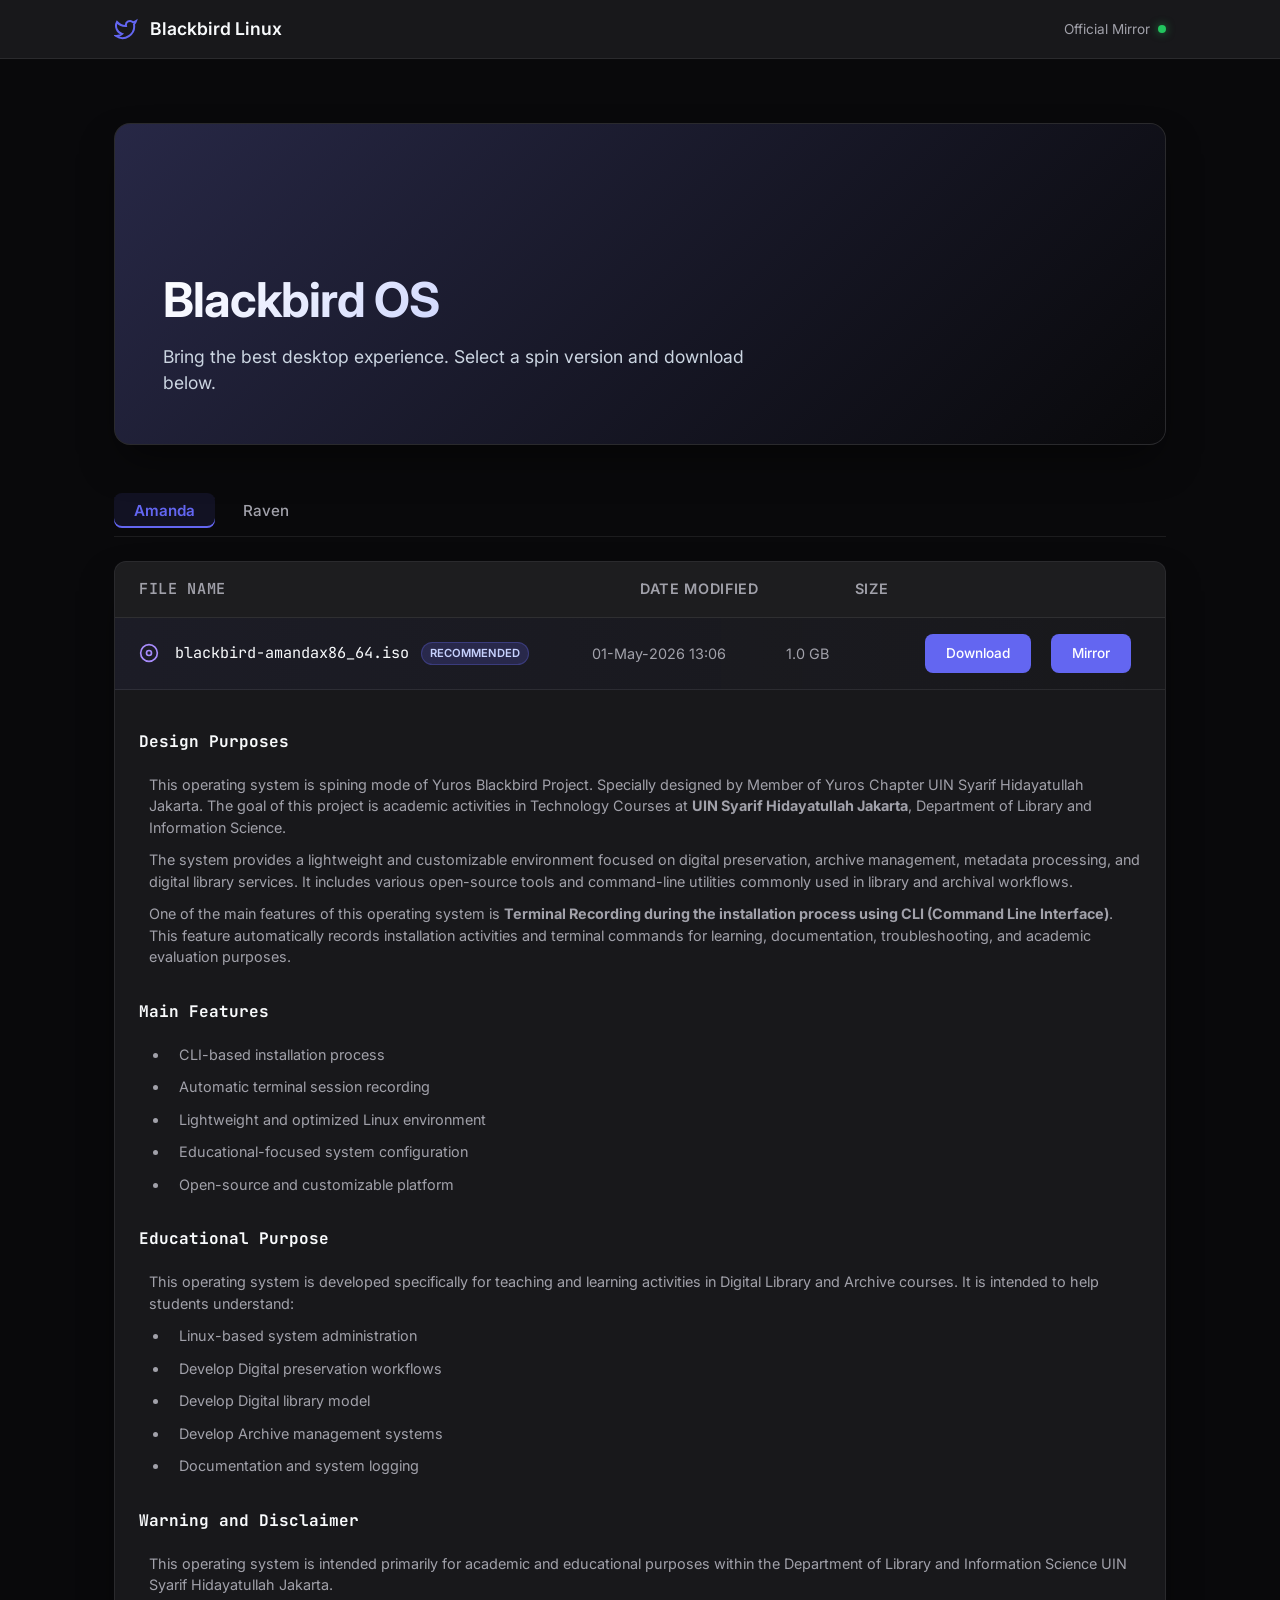
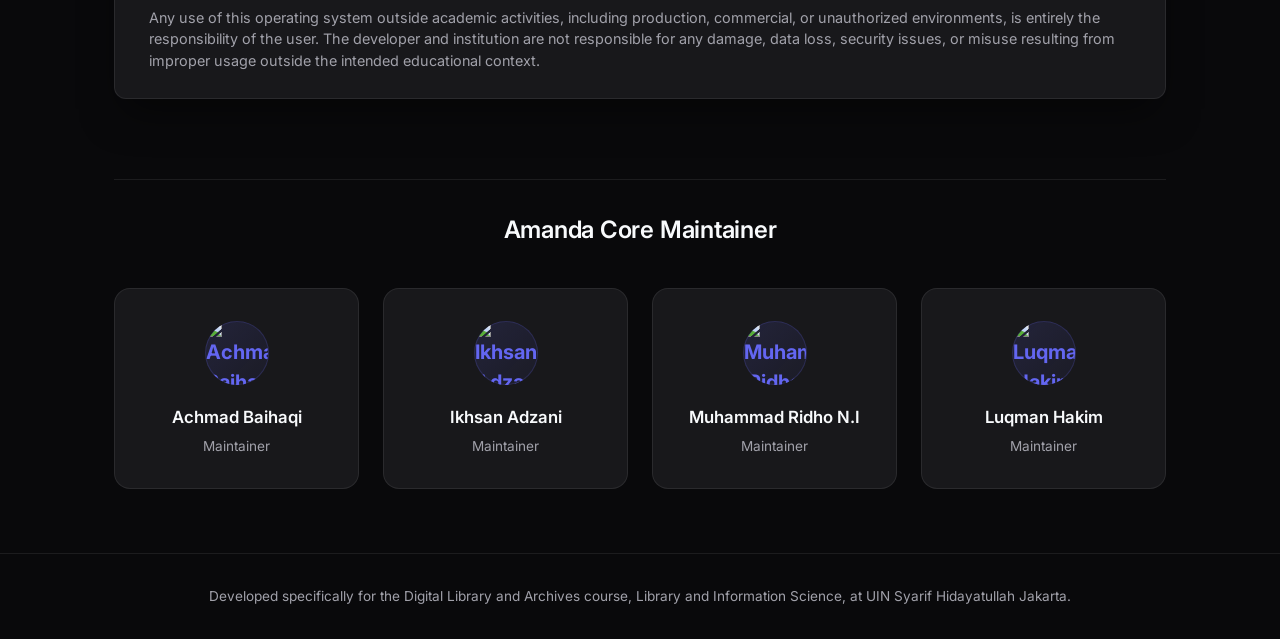
==== index.html @ dfc931a0 "Add files via upload" ====
<!DOCTYPE html>
<html lang="en">
<head>
    <meta charset="UTF-8">
    <meta name="viewport" content="width=device-width, initial-scale=1.0">
    <title>Blackbird OS - Download</title>
    <link rel="stylesheet" href="styles.css">
    <link
        href="https://fonts.googleapis.com/css2?family=Inter:wght@400;500;600;700&family=JetBrains+Mono:wght@400;500&display=swap"
        rel="stylesheet">
</head>

<body>
    <nav class="navbar">
        <div class="container">
            <div class="logo">
                <svg width="24" height="24" viewBox="0 0 24 24" fill="none" stroke="currentColor" stroke-width="2">
                    <path
                        d="M22 4s-.7 2.1-2 3.4c1.6 10-9.4 17.3-18 11.6 2.2.1 4.4-.6 6-2C3 15.5.5 9.6 3 5c2.2 2.6 5.6 4.1 9 4-.9-4.2 4-6.6 7-3.8 1.1 0 3-1.2 3-1.2z" />
                </svg>
                <span>Blackbird Linux</span>
            </div>
            <div class="server-info">
                <span class="host">Official Mirror</span>
                <span class="status-indicator"></span>
            </div>
        </div>
    </nav>

    <main class="container main-content">
        <!-- Hero Section -->
        <div class="hero-section">
            <div class="hero-image-container">
                <!-- Ganti source gambar (src) di bawah ini dengan link gambar hero OS Anda -->
                <img src="hero-placeholder.jpg" alt="Blackbird OS Preview" class="hero-img">
                <div class="hero-content">
                    <h1>Blackbird OS</h1>
                    <p>Bring the best desktop experience. Select a spin version and download below.</p>
                </div>
            </div>
        </div>

        <div class="release-tabs">
            <button class="tab-btn active" id="btn-amanda">Amanda</button>
            <button class="tab-btn" id="btn-blackbird">Raven</button>
        </div>

        <div class="file-browser">
            <div class="browser-header">
                <div class="col-name">File Name</div>
                <div class="col-date">Date Modified</div>
                <div class="col-size">Size</div>
                <div class="col-action"></div>
            </div>
            <div class="file-list" id="list-amanda">
                <!-- ISO Files (Highlight them) -->
                <div class="file-row iso-file">
                    <div class="col-name">
                        <svg class="icon" viewBox="0 0 24 24" fill="none" stroke="currentColor" stroke-width="2">
                            <circle cx="12" cy="12" r="10" />
                            <circle cx="12" cy="12" r="3" />
                        </svg>
                        <div class="file-details">
                            <span class="filename">blackbird-amandax86_64.iso</span>
                            <span class="file-badge">Recommended</span>
                        </div>
                    </div>
                    <div class="col-date">01-May-2026 13:06</div>
                    <div class="col-size">1.0 GB</div>
                    <div class="col-action">
                        <a href="/source/blackbird-amanda.iso" class="btn-download" download>Download</a>
                        <a href="https://onboardcloud.dl.sourceforge.net/project/blackbird/release-beta/blackbird-amanda.iso?viasf=1&fid=47947c083191922f" target="_blank" class="btn-download">Mirror</a>
                        
                    </div>
                </div>
                <div class="describe">

                    <h2 class="col-name">Design Purposes</h2>

                    <p>
                    This operating system is spining mode of Yuros Blackbird Project. Specially designed by Member of Yuros Chapter UIN Syarif Hidayatullah Jakarta. The goal of this project is academic activities in Technology Courses at <strong>UIN Syarif Hidayatullah Jakarta</strong>, Department of Library and Information Science.
                    </p>

                    <p>
                    The system provides a lightweight and customizable environment focused on digital preservation, archive management, metadata processing, and digital library services. It includes various open-source tools and command-line utilities commonly used in library and archival workflows.
                    </p>

                    <p>
                    One of the main features of this operating system is <strong>Terminal Recording during the installation process using CLI (Command Line Interface)</strong>. This feature automatically records installation activities and terminal commands for learning, documentation, troubleshooting, and academic evaluation purposes.
                    </p>

                    <h3 class="col-name">Main Features</h3>

                    <ul>
                        <li>CLI-based installation process</li>
                        <li>Automatic terminal session recording</li>
                        <li>Lightweight and optimized Linux environment</li>
                        <li>Educational-focused system configuration</li>
                        <li>Open-source and customizable platform</li>
                    </ul>

                    <h3 class="col-name">Educational Purpose</h3>

                    <p>
                    This operating system is developed specifically for teaching and learning activities in Digital Library and Archive courses. It is intended to help students understand:
                    </p>

                    <ul>
                        <li>Linux-based system administration</li>
                        <li>Develop Digital preservation workflows</li>
                        <li>Develop Digital library model</li>
                        <li>Develop Archive management systems</li>
                        <li>Documentation and system logging</li>
                    </ul>

                    <h3 class="col-name">Warning and Disclaimer</h3>

                    <p>
                    This operating system is intended primarily for academic and educational purposes within the Department of Library and Information Science UIN Syarif Hidayatullah Jakarta.
                    </p>

                    <p>
                    Any use of this operating system outside academic activities, including production, commercial, or unauthorized environments, is entirely the responsibility of the user. The developer and institution are not responsible for any damage, data loss, security issues, or misuse resulting from improper usage outside the intended educational context.
                    </p>
                </div>
            </div>

            <div class="file-list" id="list-blackbird" style="display: none;">
                <!-- ISO Files for Blackbird -->
                <div class="file-row iso-file">
                    <div class="col-name">
                        <svg class="icon" viewBox="0 0 24 24" fill="none" stroke="currentColor" stroke-width="2">
                            <circle cx="12" cy="12" r="10" />
                            <circle cx="12" cy="12" r="3" />
                        </svg>
                        <div class="file-details">
                            <span class="filename">blackbird-ravenx86_64.iso</span>
                        </div>
                    </div>
                    <div class="col-date">15-Apr-2026 09:20</div>
                    <div class="col-size">1.2 GB</div>
                    <div class="col-action">
                        <a href="#" class="btn-download">Download</a>
                    </div>
                </div>
                <div class="describe">

                    <h2 class="col-name">Design Purposes</h2>

                    <p>
                    This operating system is a core of Blackbird Project and Used for internal member only.
                    </p>


                </div>
            </div>
        </div>

        <!-- Contributors Section -->
        <section class="contributors-section">
            <h2 class="section-title">Amanda Core Maintainer</h2>
            <div class="contributors-grid">
                <div class="contributor-card">
                    <div class="avatar">
                        <img src="/assets/achmad-baihaqi.jpeg" alt="Achmad Baihaqi Avatar" class="avatar-img">
                    </div>
                    <div class="contributor-info">
                        <h3>Achmad Baihaqi</h3>
                        <p>Maintainer</p>
                    </div>
                </div>
                <div class="contributor-card">
                    <div class="avatar">
                        <img src="/assets/ikhsan-adzani.jpeg" alt="Ikhsan Adzani Avatar" class="avatar-img">
                    </div>
                    <div class="contributor-info">
                        <h3>Ikhsan Adzani</h3>
                        <p>Maintainer</p>
                    </div>
                </div>
                <div class="contributor-card">
                    <div class="avatar">
                        <img src="/assets/muhammad-ridho.jpg" alt="Muhammad Ridho Avatar" class="avatar-img">
                    </div>
                    <div class="contributor-info">
                        <h3>Muhammad Ridho N.I</h3>
                        <p>Maintainer</p>
                    </div>
                </div>
                <div class="contributor-card">
                    <div class="avatar">
                        <img src="/assets/luqman-hakim.jpg" alt="Luqman Hakim Avatar" class="avatar-img">
                    </div>
                    <div class="contributor-info">
                        <h3>Luqman Hakim</h3>
                        <p>Maintainer</p>
                    </div>
                </div>
            </div>
        </section>
    </main>

    <footer>
        <div class="server-info>
            <p class=" academic-note">Developed specifically for the Digital Library and Archives course, Library and
            Information Science, at UIN Syarif Hidayatullah Jakarta.</p>
        </div>
    </footer>

    <script src="main.js"></script>
</body>

</html>
---- styles.css ----
:root {
    --bg-main: #09090b;
    --bg-card: #18181b;
    --bg-hover: #27272a;
    --text-main: #f8fafc;
    --text-muted: #a1a1aa;
    --border-color: rgba(255, 255, 255, 0.08);
    --accent: #6366f1;
    --accent-hover: #4f46e5;
    --iso-glow: rgba(99, 102, 241, 0.15);
}

* {
    margin: 0;
    padding: 0;
    box-sizing: border-box;
}

body {
    font-family: 'Inter', -apple-system, BlinkMacSystemFont, "Segoe UI", sans-serif;
    background-color: var(--bg-main);
    color: var(--text-main);
    line-height: 1.5;
    -webkit-font-smoothing: antialiased;
}

.container {
    max-width: 1100px;
    margin: 0 auto;
    padding: 0 1.5rem;
}

/* Navbar */
.navbar {
    border-bottom: 1px solid var(--border-color);
    background: var(--bg-card);
    padding: 1rem 0;
}

.navbar .container {
    display: flex;
    justify-content: space-between;
    align-items: center;
}

.logo {
    display: flex;
    align-items: center;
    gap: 0.75rem;
    font-weight: 600;
    font-size: 1.1rem;
}

.logo svg {
    color: var(--accent);
}

/* Release Tabs */
.release-tabs {
    display: flex;
    gap: 0.5rem;
    margin-bottom: 1.5rem;
    border-bottom: 1px solid var(--border-color);
    padding-bottom: 0.5rem;
}

.tab-btn {
    background: transparent;
    border: none;
    color: var(--text-muted);
    padding: 0.5rem 1.25rem;
    font-size: 0.95rem;
    font-weight: 500;
    cursor: pointer;
    border-radius: 0.5rem;
    transition: all 0.2s ease;
    font-family: 'Inter', sans-serif;
}

.tab-btn:hover {
    color: var(--text-main);
    background: var(--bg-hover);
}

.tab-btn.active {
    background: rgba(99, 102, 241, 0.1);
    color: var(--accent);
    font-weight: 600;
    box-shadow: inset 0 -2px 0 var(--accent);
}

.server-info {
    font-size: 0.85rem;
    color: var(--text-muted);
    display: flex;
    align-items: center;
    gap: 0.5rem;
}

.status-indicator {
    width: 8px;
    height: 8px;
    border-radius: 50%;
    background: #22c55e;
    box-shadow: 0 0 8px rgba(34, 197, 94, 0.6);
}

/* Main Content */
.main-content {
    padding: 4rem 1.5rem;
}

/* Hero Section */
.hero-section {
    margin-bottom: 3rem;
    border-radius: 1rem;
    overflow: hidden;
    position: relative;
    border: 1px solid var(--border-color);
    box-shadow: 0 20px 40px -10px rgba(0, 0, 0, 0.5);
    background: var(--bg-card);
}

.hero-image-container {
    position: relative;
    width: 100%;
    height: 320px;
    background: linear-gradient(135deg, rgba(99, 102, 241, 0.2) 0%, rgba(9, 9, 11, 1) 100%);
    display: flex;
    align-items: flex-end;
    padding: 3rem;
}

.hero-img {
    position: absolute;
    top: 0;
    left: 0;
    width: 100%;
    height: 100%;
    object-fit: cover;
    opacity: 0.3; /* Opacity lowered to keep text highly readable */
    z-index: 1;
}

.hero-content {
    position: relative;
    z-index: 2;
}

.hero-content h1 {
    font-size: clamp(2rem, 5vw, 3rem);
    font-weight: 700;
    margin-bottom: 0.5rem;
    background: linear-gradient(135deg, #ffffff 0%, #a5b4fc 100%);
    -webkit-background-clip: text;
    -webkit-text-fill-color: transparent;
    letter-spacing: -0.02em;
}

.hero-content p {
    color: #cbd5e1;
    font-size: 1.1rem;
    max-width: 600px;
}

.hero-content p.academic-note {
    margin-top: 1.25rem;
    font-size: 0.85rem;
    color: #94a3b8;
    font-style: italic;
    border-left: 2px solid var(--accent);
    padding-left: 0.75rem;
}

img {
    display: block;
    max-width: 100%;
    border-radius: 100%;
    overflow: hidden;
    
}
/* File Browser */
.file-browser {
    background: var(--bg-card);
    border: 1px solid var(--border-color);
    border-radius: 0.75rem;
    overflow: hidden;
    box-shadow: 0 20px 40px -10px rgba(0, 0, 0, 0.5);
}

.browser-header {
    display: grid;
    grid-template-columns: 3.5fr 1.5fr 1fr 1fr;
    padding: 1rem 1.5rem;
    border-bottom: 1px solid var(--border-color);
    background: rgba(255, 255, 255, 0.02);
    font-size: 0.85rem;
    font-weight: 600;
    color: var(--text-muted);
    text-transform: uppercase;
    letter-spacing: 0.05em;
}

.file-list {
    display: flex;
    flex-direction: column;
}

.file-row {
    display: grid;
    grid-template-columns: 3.5fr 1.5fr 1fr 1fr;
    align-items: center;
    padding: 1rem 1.5rem;
    border-bottom: 1px solid var(--border-color);
    text-decoration: none;
    color: var(--text-main);
    transition: background 0.2s ease;
}

.describe {
    padding: 1rem 1.5rem;
}

.describe h2, .describe h3 {
    font-size: 1rem;
    margin-bottom: 1.25em;
}

.describe h2 {
 margin-top: 1.5em ;
}

.describe h3 {
 margin-top: 2em ;
}

.describe p, .describe li {
    color: var(--text-muted);
    font-size: .9rem;
    margin-bottom: .75em;
}

.describe p{
    margin-inline-start: 10px;
}

.describe li {
    margin-inline-start: 30px;
    padding-inline-start: 10px;
}


.file-row:last-child {
    border-bottom: none;
}

.file-row:hover {
    background: var(--bg-hover);
}

.file-row.iso-file {
    background: linear-gradient(90deg, rgba(99, 102, 241, 0.05), transparent);
}

.file-row.iso-file:hover {
    background: linear-gradient(90deg, rgba(99, 102, 241, 0.1), transparent);
}

/* Columns */
.col-name {
    display: flex;
    align-items: center;
    gap: 1rem;
    font-family: 'JetBrains Mono', monospace;
    font-size: 0.95rem;
    word-break: break-all;
}

.col-date, .col-size {
    font-size: 0.9rem;
    color: var(--text-muted);
}

.col-action {
    display: flex;
    justify-content: flex-end;
}

.icon {
    width: 20px;
    height: 20px;
    color: var(--text-muted);
    flex-shrink: 0;
}

.directory .icon {
    color: #60a5fa;
    fill: rgba(96, 165, 250, 0.2);
}

.iso-file .icon {
    color: #a78bfa;
}

.text-file .icon {
    color: #94a3b8;
}

.file-details {
    display: flex;
    align-items: center;
    gap: 0.75rem;
    flex-wrap: wrap;
}

.file-badge {
    font-family: 'Inter', sans-serif;
    font-size: 0.7rem;
    background: rgba(99, 102, 241, 0.2);
    color: #c7d2fe;
    padding: 0.15rem 0.5rem;
    border-radius: 1rem;
    border: 1px solid rgba(99, 102, 241, 0.3);
    font-weight: 600;
    text-transform: uppercase;
}

/* Buttons */
.btn-download {
    display: inline-flex;
    align-items: center;
    justify-content: center;
    padding: 0.5rem 1.25rem;
    background: var(--accent);
    color: #fff;
    text-decoration: none;
    border-radius: 0.5rem;
    font-weight: 500;
    font-size: 0.85rem;
    margin-left: 10px;
    margin-right: 10px;
    transition: all 0.2s;
    font-family: 'Inter', sans-serif;
    border: 1px solid transparent;
}

.btn-download:hover {
    background: var(--accent-hover);
    transform: translateY(-1px);
}

.btn-download.secondary {
    background: transparent;
    border: 1px solid var(--border-color);
    color: var(--text-main);
}

.btn-download.secondary:hover {
    background: rgba(255, 255, 255, 0.05);
    border-color: rgba(255, 255, 255, 0.2);
}

/* Contributors Section */
.contributors-section {
    margin-top: 5rem;
    padding-top: 2rem;
    border-top: 1px solid var(--border-color);
}

.section-title {
    font-size: 1.5rem;
    font-weight: 600;
    margin-bottom: 2.5rem;
    color: var(--text-main);
    text-align: center;
    letter-spacing: -0.01em;
}

.contributors-grid {
    display: grid;
    grid-template-columns: repeat(auto-fit, minmax(180px, 1fr));
    gap: 1.5rem;
}

.contributor-card {
    background: var(--bg-card);
    border: 1px solid var(--border-color);
    border-radius: 1rem;
    padding: 2rem 1.5rem;
    text-align: center;
    transition: transform 0.3s ease, box-shadow 0.3s ease, border-color 0.3s ease;
    cursor: default;
}

.contributor-card:hover {
    transform: translateY(-5px);
    box-shadow: 0 15px 30px -10px rgba(0, 0, 0, 0.5);
    background: var(--bg-hover);
    border-color: rgba(99, 102, 241, 0.3);
}

.avatar {
    width: 64px;
    height: 64px;
    border-radius: 50px;
    background: linear-gradient(135deg, rgba(99, 102, 241, 0.15) 0%, rgba(99, 102, 241, 0.05) 100%);
    border: 1px solid rgba(99, 102, 241, 0.2);
    color: var(--accent);
    display: flex;
    align-items: center;
    justify-content: center;
    font-size: 1.25rem;
    font-weight: 700;
    margin: 0 auto 1.25rem auto;
    font-family: 'Inter', sans-serif;
    transition: all 0.3s ease;
}

.avatar img{
        width: 64px;
    height: 64px;
    border-radius: 50px;
    object-fit: cover;
}

.contributor-card:hover .avatar {
    background: linear-gradient(135deg, rgba(99, 102, 241, 0.3) 0%, rgba(99, 102, 241, 0.1) 100%);
    box-shadow: 0 0 20px rgba(99, 102, 241, 0.15);
    color: #fff;
}

.contributor-info h3 {
    font-size: 1.05rem;
    font-weight: 600;
    color: var(--text-main);
    margin-bottom: 0.35rem;
}

.contributor-info p {
    font-size: 0.85rem;
    color: var(--text-muted);
}

/* Footer */
footer {
    text-align: center;
    padding: 2rem 0;
    color: var(--text-muted);
    font-size: 0.85rem;
    border-top: 1px solid var(--border-color);
}

/* Responsive */
@media (max-width: 900px) {
    .browser-header {
        grid-template-columns: 2fr 1fr 1fr;
    }
    .file-row {
        grid-template-columns: 2fr 1fr 1fr;
    }
    .browser-header .col-date, .file-row .col-date {
        display: none;
    }
}

@media (max-width: 600px) {
    .browser-header {
        display: none;
    }
    .file-row {
        grid-template-columns: 1fr;
        gap: 0.75rem;
        padding: 1.25rem;
    }
    .col-size {
        padding-left: 2.25rem;
        display: inline-block;
        font-size: 0.85rem;
    }
    .col-action {
        justify-content: flex-start;
        padding-left: 2.25rem;
        margin-top: 0.5rem;
    }
}
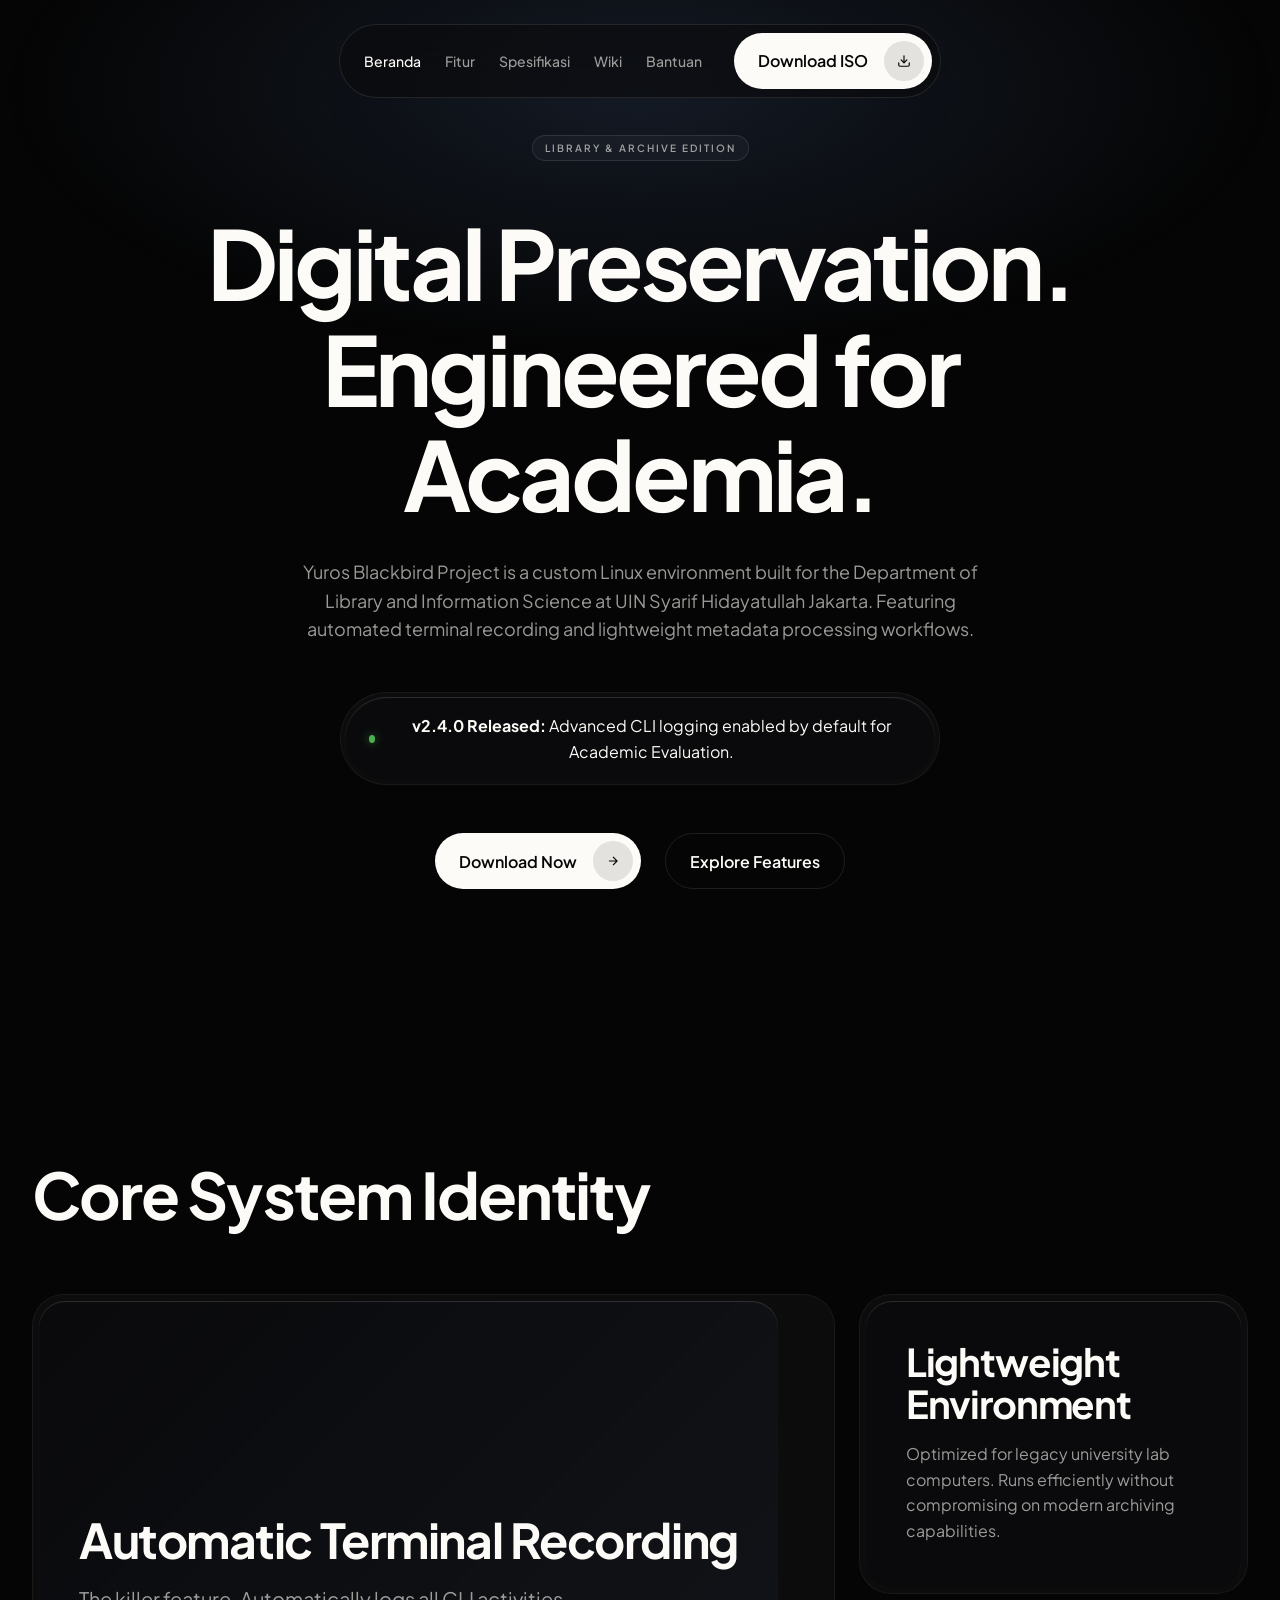
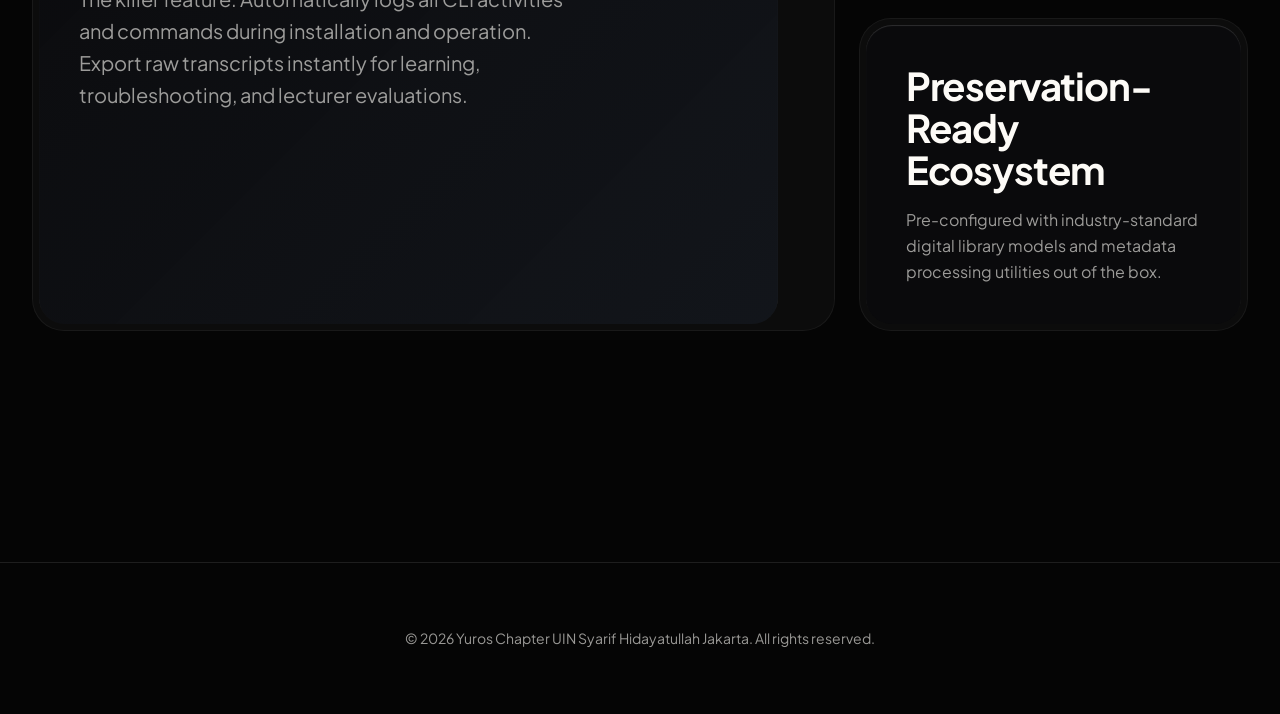
==== commit 9924a671: "update" ====
--- a/index.html
+++ b/index.html
@@ -1,213 +1,117 @@
 <!DOCTYPE html>
 <html lang="en">
 <head>
-    <meta charset="UTF-8">
-    <meta name="viewport" content="width=device-width, initial-scale=1.0">
-    <title>Blackbird OS - Download</title>
-    <link rel="stylesheet" href="styles.css">
-    <link
-        href="https://fonts.googleapis.com/css2?family=Inter:wght@400;500;600;700&family=JetBrains+Mono:wght@400;500&display=swap"
-        rel="stylesheet">
+  <meta charset="UTF-8">
+  <meta name="viewport" content="width=device-width, initial-scale=1.0">
+  <title>Yuros Blackbird Project | Home</title>
+  <link rel="stylesheet" href="assets/css/style.css">
+  <link rel="stylesheet" href="assets/css/home.css">
 </head>
+<body>
+  
+  <!-- Navigation Island -->
+  <nav class="nav-island">
+    <div class="hamburger">
+      <span></span><span></span><span></span>
+    </div>
+    <ul class="nav-links">
+      <li><a href="index.html" class="active">Beranda</a></li>
+      <li><a href="features.html">Fitur</a></li>
+      <li><a href="specs.html">Spesifikasi</a></li>
+      <li><a href="docs.html">Wiki</a></li>
+      <li><a href="support.html">Bantuan</a></li>
+    </ul>
+    <a href="download.html" class="btn-nested">
+      <span class="btn-text">Download ISO</span>
+      <div class="btn-icon-wrapper">
+        <svg width="14" height="14" viewBox="0 0 24 24" fill="none" stroke="currentColor" stroke-width="2" stroke-linecap="round" stroke-linejoin="round">
+          <path d="M21 15v4a2 2 0 0 1-2 2H5a2 2 0 0 1-2-2v-4"></path>
+          <polyline points="7 10 12 15 17 10"></polyline>
+          <line x1="12" y1="15" x2="12" y2="3"></line>
+        </svg>
+      </div>
+    </a>
+  </nav>
 
-<body>
-    <nav class="navbar">
-        <div class="container">
-            <div class="logo">
-                <svg width="24" height="24" viewBox="0 0 24 24" fill="none" stroke="currentColor" stroke-width="2">
-                    <path
-                        d="M22 4s-.7 2.1-2 3.4c1.6 10-9.4 17.3-18 11.6 2.2.1 4.4-.6 6-2C3 15.5.5 9.6 3 5c2.2 2.6 5.6 4.1 9 4-.9-4.2 4-6.6 7-3.8 1.1 0 3-1.2 3-1.2z" />
-                </svg>
-                <span>Blackbird Linux</span>
-            </div>
-            <div class="server-info">
-                <span class="host">Official Mirror</span>
-                <span class="status-indicator"></span>
-            </div>
+  <!-- Mobile Overlay -->
+  <div class="mobile-nav-overlay">
+    <ul class="nav-links">
+      <li><a href="index.html">Beranda</a></li>
+      <li><a href="features.html">Fitur & Antarmuka</a></li>
+      <li><a href="specs.html">Spesifikasi Teknis</a></li>
+      <li><a href="docs.html">Dokumentasi</a></li>
+      <li><a href="support.html">Komunitas & Bantuan</a></li>
+    </ul>
+  </div>
+
+  <!-- Hero Section -->
+  <header class="hero section-spacing container">
+    <div class="hero-content fade-up">
+      <span class="eyebrow">Library & Archive Edition</span>
+      <h1 class="text-massive">Digital Preservation.<br>Engineered for Academia.</h1>
+      <p class="hero-tagline">
+        Yuros Blackbird Project is a custom Linux environment built for the Department of Library and Information Science at UIN Syarif Hidayatullah Jakarta. Featuring automated terminal recording and lightweight metadata processing workflows.
+      </p>
+      
+      <!-- Notification Bar -->
+      <div class="notification-bar doppel-shell fade-up delay-100">
+        <div class="doppel-core notification-core">
+          <span class="pulse-dot"></span>
+          <p><strong>v2.4.0 Released:</strong> Advanced CLI logging enabled by default for Academic Evaluation.</p>
         </div>
-    </nav>
+      </div>
 
-    <main class="container main-content">
-        <!-- Hero Section -->
-        <div class="hero-section">
-            <div class="hero-image-container">
-                <!-- Ganti source gambar (src) di bawah ini dengan link gambar hero OS Anda -->
-                <img src="hero-placeholder.jpg" alt="Blackbird OS Preview" class="hero-img">
-                <div class="hero-content">
-                    <h1>Blackbird OS</h1>
-                    <p>Bring the best desktop experience. Select a spin version and download below.</p>
-                </div>
-            </div>
+      <div class="hero-actions fade-up delay-200">
+        <a href="download.html" class="btn-nested">
+          <span class="btn-text">Download Now</span>
+          <div class="btn-icon-wrapper">
+            <svg width="14" height="14" viewBox="0 0 24 24" fill="none" stroke="currentColor" stroke-width="2"><path d="M5 12h14M12 5l7 7-7 7"/></svg>
+          </div>
+        </a>
+        <a href="features.html" class="btn-secondary">Explore Features</a>
+      </div>
+    </div>
+  </header>
+
+  <!-- Core Features Bento Grid -->
+  <section class="container section-spacing">
+    <h2 class="text-h2 fade-up">Core System Identity</h2>
+    <div class="bento-grid fade-up delay-100">
+      
+      <!-- Card 1: Automatic Lab Recording -->
+      <div class="doppel-shell bento-large">
+        <div class="doppel-core">
+          <h3 class="text-h3">Automatic Terminal Recording</h3>
+          <p>The killer feature. Automatically logs all CLI activities and commands during installation and operation. Export raw transcripts instantly for learning, troubleshooting, and lecturer evaluations.</p>
         </div>
+      </div>
 
-        <div class="release-tabs">
-            <button class="tab-btn active" id="btn-amanda">Amanda</button>
-            <button class="tab-btn" id="btn-blackbird">Raven</button>
+      <!-- Card 2: Performance -->
+      <div class="doppel-shell bento-small">
+        <div class="doppel-core">
+          <h3 class="text-h3">Lightweight Environment</h3>
+          <p>Optimized for legacy university lab computers. Runs efficiently without compromising on modern archiving capabilities.</p>
         </div>
+      </div>
 
-        <div class="file-browser">
-            <div class="browser-header">
-                <div class="col-name">File Name</div>
-                <div class="col-date">Date Modified</div>
-                <div class="col-size">Size</div>
-                <div class="col-action"></div>
-            </div>
-            <div class="file-list" id="list-amanda">
-                <!-- ISO Files (Highlight them) -->
-                <div class="file-row iso-file">
-                    <div class="col-name">
-                        <svg class="icon" viewBox="0 0 24 24" fill="none" stroke="currentColor" stroke-width="2">
-                            <circle cx="12" cy="12" r="10" />
-                            <circle cx="12" cy="12" r="3" />
-                        </svg>
-                        <div class="file-details">
-                            <span class="filename">blackbird-amandax86_64.iso</span>
-                            <span class="file-badge">Recommended</span>
-                        </div>
-                    </div>
-                    <div class="col-date">01-May-2026 13:06</div>
-                    <div class="col-size">1.0 GB</div>
-                    <div class="col-action">
-                        <a href="/source/blackbird-amanda.iso" class="btn-download" download>Download</a>
-                        <a href="https://onboardcloud.dl.sourceforge.net/project/blackbird/release-beta/blackbird-amanda.iso?viasf=1&fid=47947c083191922f" target="_blank" class="btn-download">Mirror</a>
-                        
-                    </div>
-                </div>
-                <div class="describe">
+      <!-- Card 3: Preservation -->
+      <div class="doppel-shell bento-wide">
+        <div class="doppel-core">
+          <h3 class="text-h3">Preservation-Ready Ecosystem</h3>
+          <p>Pre-configured with industry-standard digital library models and metadata processing utilities out of the box.</p>
+        </div>
+      </div>
 
-                    <h2 class="col-name">Design Purposes</h2>
+    </div>
+  </section>
 
-                    <p>
-                    This operating system is spining mode of Yuros Blackbird Project. Specially designed by Member of Yuros Chapter UIN Syarif Hidayatullah Jakarta. The goal of this project is academic activities in Technology Courses at <strong>UIN Syarif Hidayatullah Jakarta</strong>, Department of Library and Information Science.
-                    </p>
+  <!-- Global Footer -->
+  <footer class="global-footer">
+    <div class="footer-content">
+      <p>&copy; 2026 Yuros Chapter UIN Syarif Hidayatullah Jakarta. All rights reserved.</p>
+    </div>
+  </footer>
 
-                    <p>
-                    The system provides a lightweight and customizable environment focused on digital preservation, archive management, metadata processing, and digital library services. It includes various open-source tools and command-line utilities commonly used in library and archival workflows.
-                    </p>
-
-                    <p>
-                    One of the main features of this operating system is <strong>Terminal Recording during the installation process using CLI (Command Line Interface)</strong>. This feature automatically records installation activities and terminal commands for learning, documentation, troubleshooting, and academic evaluation purposes.
-                    </p>
-
-                    <h3 class="col-name">Main Features</h3>
-
-                    <ul>
-                        <li>CLI-based installation process</li>
-                        <li>Automatic terminal session recording</li>
-                        <li>Lightweight and optimized Linux environment</li>
-                        <li>Educational-focused system configuration</li>
-                        <li>Open-source and customizable platform</li>
-                    </ul>
-
-                    <h3 class="col-name">Educational Purpose</h3>
-
-                    <p>
-                    This operating system is developed specifically for teaching and learning activities in Digital Library and Archive courses. It is intended to help students understand:
-                    </p>
-
-                    <ul>
-                        <li>Linux-based system administration</li>
-                        <li>Develop Digital preservation workflows</li>
-                        <li>Develop Digital library model</li>
-                        <li>Develop Archive management systems</li>
-                        <li>Documentation and system logging</li>
-                    </ul>
-
-                    <h3 class="col-name">Warning and Disclaimer</h3>
-
-                    <p>
-                    This operating system is intended primarily for academic and educational purposes within the Department of Library and Information Science UIN Syarif Hidayatullah Jakarta.
-                    </p>
-
-                    <p>
-                    Any use of this operating system outside academic activities, including production, commercial, or unauthorized environments, is entirely the responsibility of the user. The developer and institution are not responsible for any damage, data loss, security issues, or misuse resulting from improper usage outside the intended educational context.
-                    </p>
-                </div>
-            </div>
-
-            <div class="file-list" id="list-blackbird" style="display: none;">
-                <!-- ISO Files for Blackbird -->
-                <div class="file-row iso-file">
-                    <div class="col-name">
-                        <svg class="icon" viewBox="0 0 24 24" fill="none" stroke="currentColor" stroke-width="2">
-                            <circle cx="12" cy="12" r="10" />
-                            <circle cx="12" cy="12" r="3" />
-                        </svg>
-                        <div class="file-details">
-                            <span class="filename">blackbird-ravenx86_64.iso</span>
-                        </div>
-                    </div>
-                    <div class="col-date">15-Apr-2026 09:20</div>
-                    <div class="col-size">1.2 GB</div>
-                    <div class="col-action">
-                        <a href="#" class="btn-download">Download</a>
-                    </div>
-                </div>
-                <div class="describe">
-
-                    <h2 class="col-name">Design Purposes</h2>
-
-                    <p>
-                    This operating system is a core of Blackbird Project and Used for internal member only.
-                    </p>
-
-
-                </div>
-            </div>
-        </div>
-
-        <!-- Contributors Section -->
-        <section class="contributors-section">
-            <h2 class="section-title">Amanda Core Maintainer</h2>
-            <div class="contributors-grid">
-                <div class="contributor-card">
-                    <div class="avatar">
-                        <img src="/assets/achmad-baihaqi.jpeg" alt="Achmad Baihaqi Avatar" class="avatar-img">
-                    </div>
-                    <div class="contributor-info">
-                        <h3>Achmad Baihaqi</h3>
-                        <p>Maintainer</p>
-                    </div>
-                </div>
-                <div class="contributor-card">
-                    <div class="avatar">
-                        <img src="/assets/ikhsan-adzani.jpeg" alt="Ikhsan Adzani Avatar" class="avatar-img">
-                    </div>
-                    <div class="contributor-info">
-                        <h3>Ikhsan Adzani</h3>
-                        <p>Maintainer</p>
-                    </div>
-                </div>
-                <div class="contributor-card">
-                    <div class="avatar">
-                        <img src="/assets/muhammad-ridho.jpg" alt="Muhammad Ridho Avatar" class="avatar-img">
-                    </div>
-                    <div class="contributor-info">
-                        <h3>Muhammad Ridho N.I</h3>
-                        <p>Maintainer</p>
-                    </div>
-                </div>
-                <div class="contributor-card">
-                    <div class="avatar">
-                        <img src="/assets/luqman-hakim.jpg" alt="Luqman Hakim Avatar" class="avatar-img">
-                    </div>
-                    <div class="contributor-info">
-                        <h3>Luqman Hakim</h3>
-                        <p>Maintainer</p>
-                    </div>
-                </div>
-            </div>
-        </section>
-    </main>
-
-    <footer>
-        <div class="server-info>
-            <p class=" academic-note">Developed specifically for the Digital Library and Archives course, Library and
-            Information Science, at UIN Syarif Hidayatullah Jakarta.</p>
-        </div>
-    </footer>
-
-    <script src="main.js"></script>
+  <script src="assets/js/main.js"></script>
 </body>
-
-</html>+</html>
--- a/assets/css/style.css
+++ b/assets/css/style.css
@@ -0,0 +1,362 @@
+/* ==========================================================================
+   GLOBAL DESIGN TOKENS & RESET (Ethereal Glass + Academic Accents)
+   ========================================================================== */
+
+@import url('https://fonts.googleapis.com/css2?family=Plus+Jakarta+Sans:wght@300;400;500;600;700;800&display=swap');
+
+:root {
+  /* Colors */
+  --bg-oled: #050505;
+  --bg-card-outer: rgba(255, 255, 255, 0.03);
+  --bg-card-inner: #0a0a0c;
+  --accent-slate: #2B3A55; /* Deep Slate Blue */
+  --accent-charcoal: #1E2022;
+  --accent-glow: rgba(43, 58, 85, 0.4);
+  
+  --text-main: #FDFBF7;
+  --text-muted: rgba(253, 251, 247, 0.6);
+  
+  --hairline: rgba(255, 255, 255, 0.1);
+  --hairline-subtle: rgba(255, 255, 255, 0.05);
+
+  /* Typography */
+  --font-sans: 'Plus Jakarta Sans', system-ui, -apple-system, sans-serif;
+
+  /* Motion */
+  --ease-fluid: cubic-bezier(0.32, 0.72, 0, 1);
+  --ease-snappy: cubic-bezier(0.68, -0.55, 0.26, 1.55);
+}
+
+*, *::before, *::after {
+  box-sizing: border-box;
+  margin: 0;
+  padding: 0;
+}
+
+body {
+  background-color: var(--bg-oled);
+  color: var(--text-main);
+  font-family: var(--font-sans);
+  -webkit-font-smoothing: antialiased;
+  -moz-osx-font-smoothing: grayscale;
+  line-height: 1.6;
+  overflow-x: hidden;
+  position: relative;
+}
+
+/* Background Mesh Glow */
+body::before {
+  content: '';
+  position: fixed;
+  top: -20vh;
+  left: 50%;
+  transform: translateX(-50%);
+  width: 100vw;
+  height: 60vh;
+  background: radial-gradient(ellipse at center, var(--accent-glow) 0%, transparent 70%);
+  z-index: -1;
+  pointer-events: none;
+}
+
+/* ==========================================================================
+   TYPOGRAPHY
+   ========================================================================== */
+h1, h2, h3, h4, h5, h6 {
+  font-weight: 700;
+  line-height: 1.1;
+  letter-spacing: -0.03em;
+}
+
+.text-massive {
+  font-size: clamp(3rem, 8vw, 6rem);
+  letter-spacing: -0.04em;
+}
+
+.text-h2 {
+  font-size: clamp(2rem, 5vw, 4rem);
+}
+
+.text-h3 {
+  font-size: clamp(1.5rem, 3vw, 2.5rem);
+}
+
+.eyebrow {
+  display: inline-block;
+  border-radius: 9999px;
+  padding: 0.25rem 0.75rem;
+  font-size: 0.625rem; /* 10px */
+  text-transform: uppercase;
+  letter-spacing: 0.2em;
+  font-weight: 600;
+  background: var(--bg-card-outer);
+  border: 1px solid var(--hairline);
+  color: var(--text-muted);
+  margin-bottom: 1rem;
+}
+
+/* ==========================================================================
+   LAYOUT & SPACING
+   ========================================================================== */
+.container {
+  max-width: 1400px;
+  margin: 0 auto;
+  padding: 0 2rem;
+}
+
+.section-spacing {
+  padding-top: clamp(6rem, 15vh, 10rem);
+  padding-bottom: clamp(6rem, 15vh, 10rem);
+}
+
+/* ==========================================================================
+   COMPONENTS: DOUBLE BEZEL CARDS
+   ========================================================================== */
+.doppel-shell {
+  background: var(--bg-card-outer);
+  border: 1px solid var(--hairline-subtle);
+  padding: 0.375rem; /* ~6px */
+  border-radius: 2rem;
+  position: relative;
+  overflow: hidden;
+}
+
+.doppel-core {
+  background: var(--bg-card-inner);
+  border-radius: calc(2rem - 0.375rem);
+  box-shadow: inset 0 1px 1px rgba(255, 255, 255, 0.15);
+  padding: 2.5rem;
+  height: 100%;
+  display: flex;
+  flex-direction: column;
+}
+
+/* ==========================================================================
+   COMPONENTS: NESTED CTA BUTTONS
+   ========================================================================== */
+.btn-nested {
+  display: inline-flex;
+  align-items: center;
+  background: var(--text-main);
+  color: var(--bg-oled);
+  border-radius: 9999px;
+  padding: 0.5rem 0.5rem 0.5rem 1.5rem;
+  font-weight: 600;
+  text-decoration: none;
+  transition: transform 0.4s var(--ease-fluid);
+  cursor: pointer;
+  border: none;
+  font-family: inherit;
+}
+
+.btn-nested:active {
+  transform: scale(0.98);
+}
+
+.btn-nested .btn-text {
+  margin-right: 1rem;
+}
+
+.btn-nested .btn-icon-wrapper {
+  width: 2.5rem;
+  height: 2.5rem;
+  border-radius: 9999px;
+  background: rgba(0, 0, 0, 0.1);
+  display: flex;
+  align-items: center;
+  justify-content: center;
+  transition: transform 0.4s var(--ease-fluid);
+}
+
+.btn-nested:hover .btn-icon-wrapper {
+  transform: translate(4px, -1px) scale(1.05);
+}
+
+/* Secondary CTA */
+.btn-secondary {
+  display: inline-flex;
+  align-items: center;
+  background: transparent;
+  color: var(--text-main);
+  border-radius: 9999px;
+  padding: 0.75rem 1.5rem;
+  font-weight: 600;
+  text-decoration: none;
+  border: 1px solid var(--hairline);
+  transition: all 0.4s var(--ease-fluid);
+}
+.btn-secondary:hover {
+  background: var(--bg-card-outer);
+  border-color: rgba(255,255,255,0.3);
+}
+
+/* ==========================================================================
+   NAVIGATION (FLUID ISLAND)
+   ========================================================================== */
+.nav-island {
+  position: fixed;
+  top: 1.5rem;
+  left: 50%;
+  transform: translateX(-50%);
+  z-index: 100;
+  background: rgba(10, 10, 12, 0.6);
+  backdrop-filter: blur(24px);
+  -webkit-backdrop-filter: blur(24px);
+  border: 1px solid var(--hairline);
+  border-radius: 9999px;
+  padding: 0.5rem 0.5rem 0.5rem 1.5rem;
+  display: flex;
+  align-items: center;
+  gap: 2rem;
+  transition: all 0.6s var(--ease-fluid);
+}
+
+.nav-links {
+  display: flex;
+  gap: 1.5rem;
+  list-style: none;
+}
+
+.nav-links a {
+  color: var(--text-muted);
+  text-decoration: none;
+  font-size: 0.875rem;
+  font-weight: 500;
+  transition: color 0.3s ease;
+}
+
+.nav-links a:hover,
+.nav-links a.active {
+  color: var(--text-main);
+}
+
+/* Mobile Nav Overlay */
+.mobile-nav-overlay {
+  position: fixed;
+  inset: 0;
+  background: rgba(5, 5, 5, 0.9);
+  backdrop-filter: blur(40px);
+  -webkit-backdrop-filter: blur(40px);
+  z-index: 90;
+  display: flex;
+  flex-direction: column;
+  justify-content: center;
+  align-items: center;
+  opacity: 0;
+  pointer-events: none;
+  transition: opacity 0.6s var(--ease-fluid);
+}
+
+.mobile-nav-overlay.open {
+  opacity: 1;
+  pointer-events: auto;
+}
+
+.mobile-nav-overlay .nav-links {
+  flex-direction: column;
+  align-items: center;
+  gap: 2rem;
+}
+
+.mobile-nav-overlay .nav-links a {
+  font-size: 2rem;
+  font-weight: 600;
+  transform: translateY(3rem);
+  opacity: 0;
+  transition: all 0.8s var(--ease-fluid);
+}
+
+.mobile-nav-overlay.open .nav-links a {
+  transform: translateY(0);
+  opacity: 1;
+}
+
+.mobile-nav-overlay.open .nav-links li:nth-child(1) a { transition-delay: 0.1s; }
+.mobile-nav-overlay.open .nav-links li:nth-child(2) a { transition-delay: 0.15s; }
+.mobile-nav-overlay.open .nav-links li:nth-child(3) a { transition-delay: 0.2s; }
+.mobile-nav-overlay.open .nav-links li:nth-child(4) a { transition-delay: 0.25s; }
+.mobile-nav-overlay.open .nav-links li:nth-child(5) a { transition-delay: 0.3s; }
+
+/* Hamburger */
+.hamburger {
+  width: 3rem;
+  height: 3rem;
+  border-radius: 9999px;
+  background: var(--bg-card-outer);
+  border: 1px solid var(--hairline);
+  display: none;
+  flex-direction: column;
+  align-items: center;
+  justify-content: center;
+  gap: 4px;
+  cursor: pointer;
+  z-index: 100;
+}
+
+.hamburger span {
+  width: 18px;
+  height: 1px;
+  background: var(--text-main);
+  transition: transform 0.6s var(--ease-fluid), opacity 0.6s var(--ease-fluid);
+}
+
+.hamburger.open span:nth-child(1) {
+  transform: translateY(5px) rotate(45deg);
+}
+.hamburger.open span:nth-child(2) {
+  opacity: 0;
+}
+.hamburger.open span:nth-child(3) {
+  transform: translateY(-5px) rotate(-45deg);
+}
+
+@media (max-width: 768px) {
+  .nav-island .nav-links {
+    display: none;
+  }
+  .hamburger {
+    display: flex;
+  }
+  .nav-island {
+    padding: 0.5rem;
+  }
+}
+
+/* ==========================================================================
+   FOOTER
+   ========================================================================== */
+.global-footer {
+  border-top: 1px solid var(--hairline);
+  padding: 4rem 2rem;
+  margin-top: 6rem;
+  text-align: center;
+}
+
+.global-footer .footer-content {
+  max-width: 800px;
+  margin: 0 auto;
+}
+
+.global-footer p {
+  color: var(--text-muted);
+  font-size: 0.875rem;
+}
+
+/* ==========================================================================
+   MOTION: SCROLL INTERPOLATION
+   ========================================================================== */
+.fade-up {
+  opacity: 0;
+  transform: translateY(4rem);
+  filter: blur(8px);
+  transition: opacity 1s var(--ease-fluid), transform 1s var(--ease-fluid), filter 1s var(--ease-fluid);
+}
+
+.fade-up.visible {
+  opacity: 1;
+  transform: translateY(0);
+  filter: blur(0);
+}
+
+.delay-100 { transition-delay: 0.1s; }
+.delay-200 { transition-delay: 0.2s; }
+.delay-300 { transition-delay: 0.3s; }
--- a/assets/css/home.css
+++ b/assets/css/home.css
@@ -0,0 +1,134 @@
+/* ==========================================================================
+   HOME PAGE STYLES (Asymmetrical Bento)
+   ========================================================================== */
+
+.hero {
+  display: flex;
+  flex-direction: column;
+  align-items: center;
+  text-align: center;
+  min-height: 100dvh;
+  justify-content: center;
+  position: relative;
+}
+
+.hero-content {
+  max-width: 900px;
+  display: flex;
+  flex-direction: column;
+  align-items: center;
+  gap: 2rem;
+}
+
+.hero-tagline {
+  font-size: 1.125rem;
+  color: var(--text-muted);
+  max-width: 700px;
+}
+
+.notification-bar {
+  margin-top: 1rem;
+  width: 100%;
+  max-width: 600px;
+  border-radius: 9999px;
+  padding: 0.25rem;
+}
+
+.notification-core {
+  flex-direction: row;
+  align-items: center;
+  padding: 1rem 1.5rem;
+  gap: 1rem;
+  border-radius: 9999px;
+  justify-content: center;
+}
+
+.pulse-dot {
+  width: 8px;
+  height: 8px;
+  background-color: #4CAF50;
+  border-radius: 50%;
+  box-shadow: 0 0 10px rgba(76, 175, 80, 0.6);
+  animation: pulse 2s infinite;
+}
+
+@keyframes pulse {
+  0% { transform: scale(0.95); box-shadow: 0 0 0 0 rgba(76, 175, 80, 0.7); }
+  70% { transform: scale(1); box-shadow: 0 0 0 10px rgba(76, 175, 80, 0); }
+  100% { transform: scale(0.95); box-shadow: 0 0 0 0 rgba(76, 175, 80, 0); }
+}
+
+.hero-actions {
+  display: flex;
+  gap: 1.5rem;
+  margin-top: 1rem;
+}
+
+/* Bento Grid */
+.bento-grid {
+  display: grid;
+  grid-template-columns: repeat(12, 1fr);
+  grid-auto-rows: minmax(300px, auto);
+  gap: 1.5rem;
+  margin-top: 4rem;
+}
+
+.bento-grid .doppel-shell {
+  display: flex;
+}
+
+.bento-grid h3 {
+  margin-bottom: 1rem;
+}
+
+.bento-grid p {
+  color: var(--text-muted);
+}
+
+.bento-large {
+  grid-column: span 8;
+  grid-row: span 2;
+}
+.bento-large .doppel-core {
+  background: linear-gradient(135deg, var(--bg-card-inner) 0%, rgba(43, 58, 85, 0.2) 100%);
+  justify-content: center;
+}
+.bento-large h3 {
+  font-size: clamp(2rem, 4vw, 3rem);
+}
+.bento-large p {
+  font-size: 1.25rem;
+  max-width: 500px;
+}
+
+.bento-small {
+  grid-column: span 4;
+}
+
+.bento-wide {
+  grid-column: span 4;
+}
+
+/* Mobile Fallback */
+@media (max-width: 768px) {
+  .hero-actions {
+    flex-direction: column;
+    width: 100%;
+  }
+  .hero-actions a {
+    justify-content: center;
+    width: 100%;
+  }
+  .bento-grid {
+    grid-template-columns: 1fr;
+    gap: 1.5rem;
+  }
+  .bento-large, .bento-small, .bento-wide {
+    grid-column: span 1;
+    grid-row: span 1;
+  }
+  .section-spacing {
+    padding-left: 1rem;
+    padding-right: 1rem;
+  }
+}
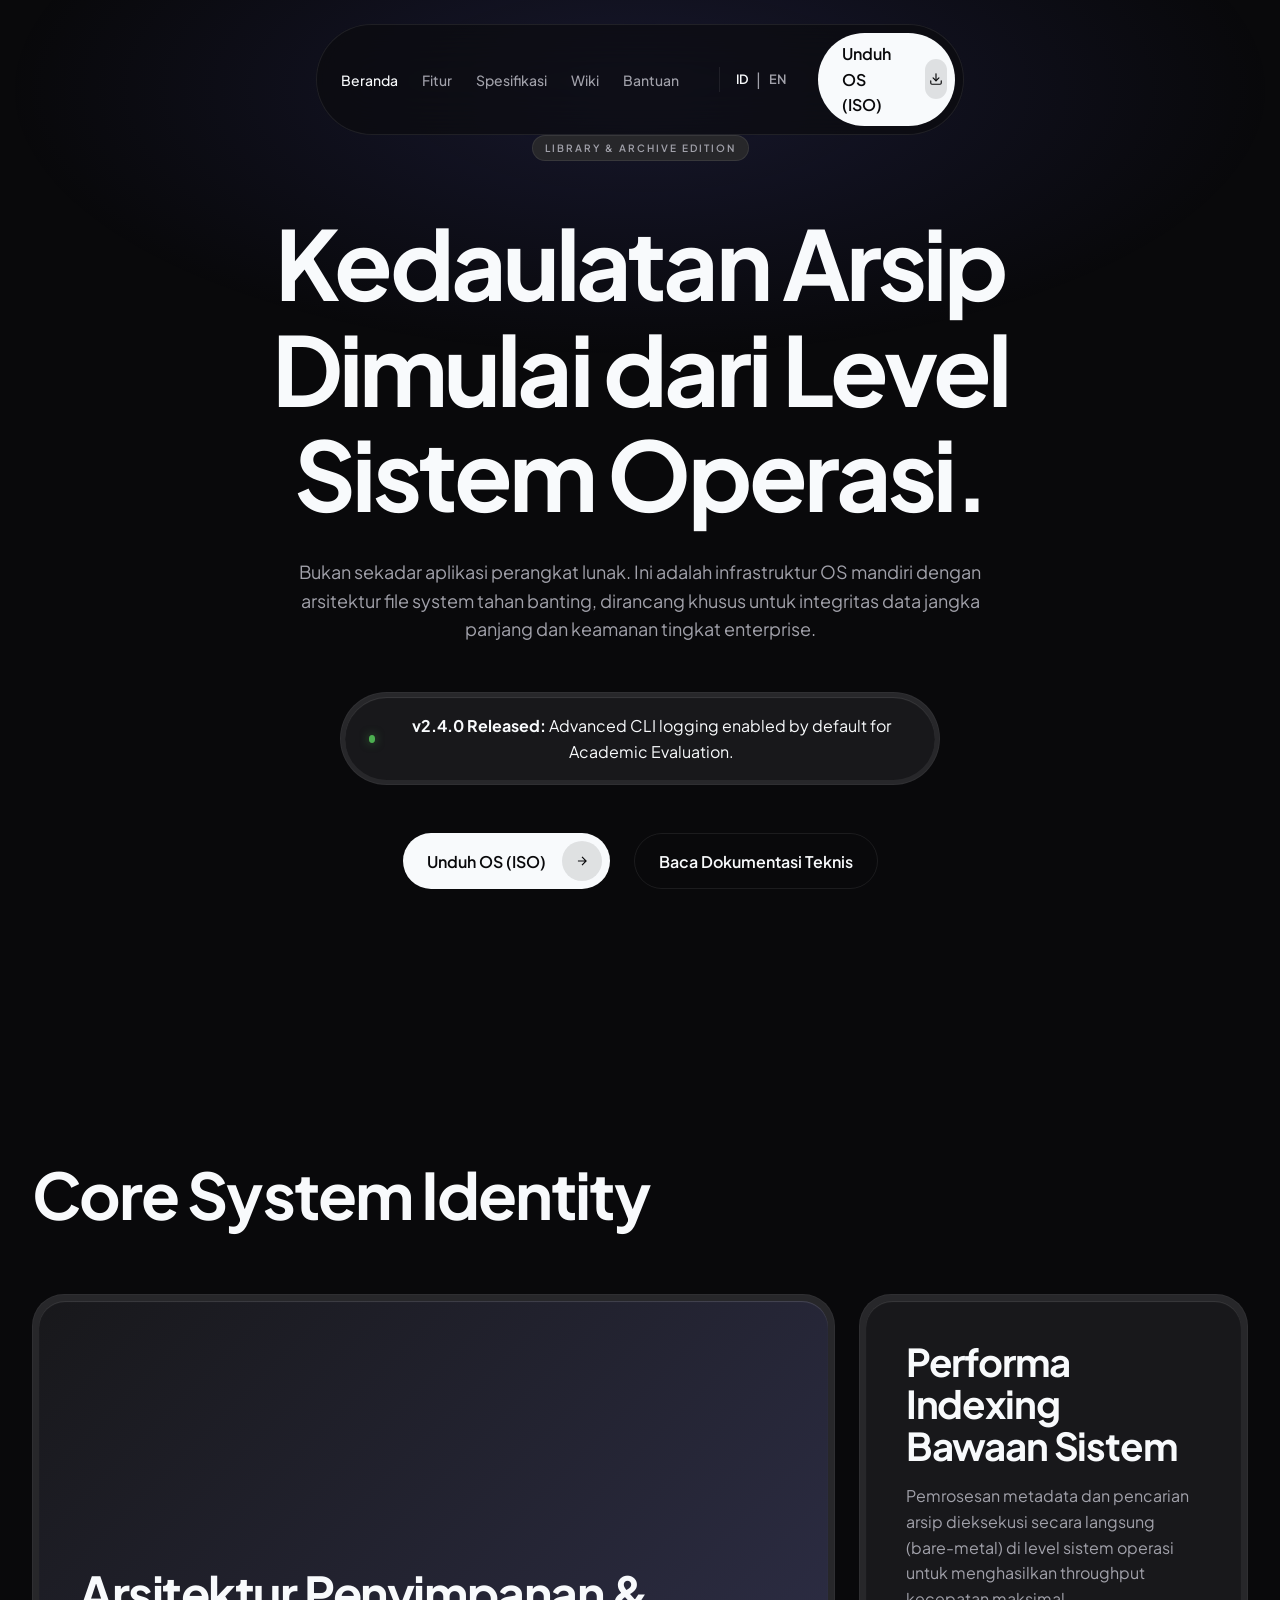
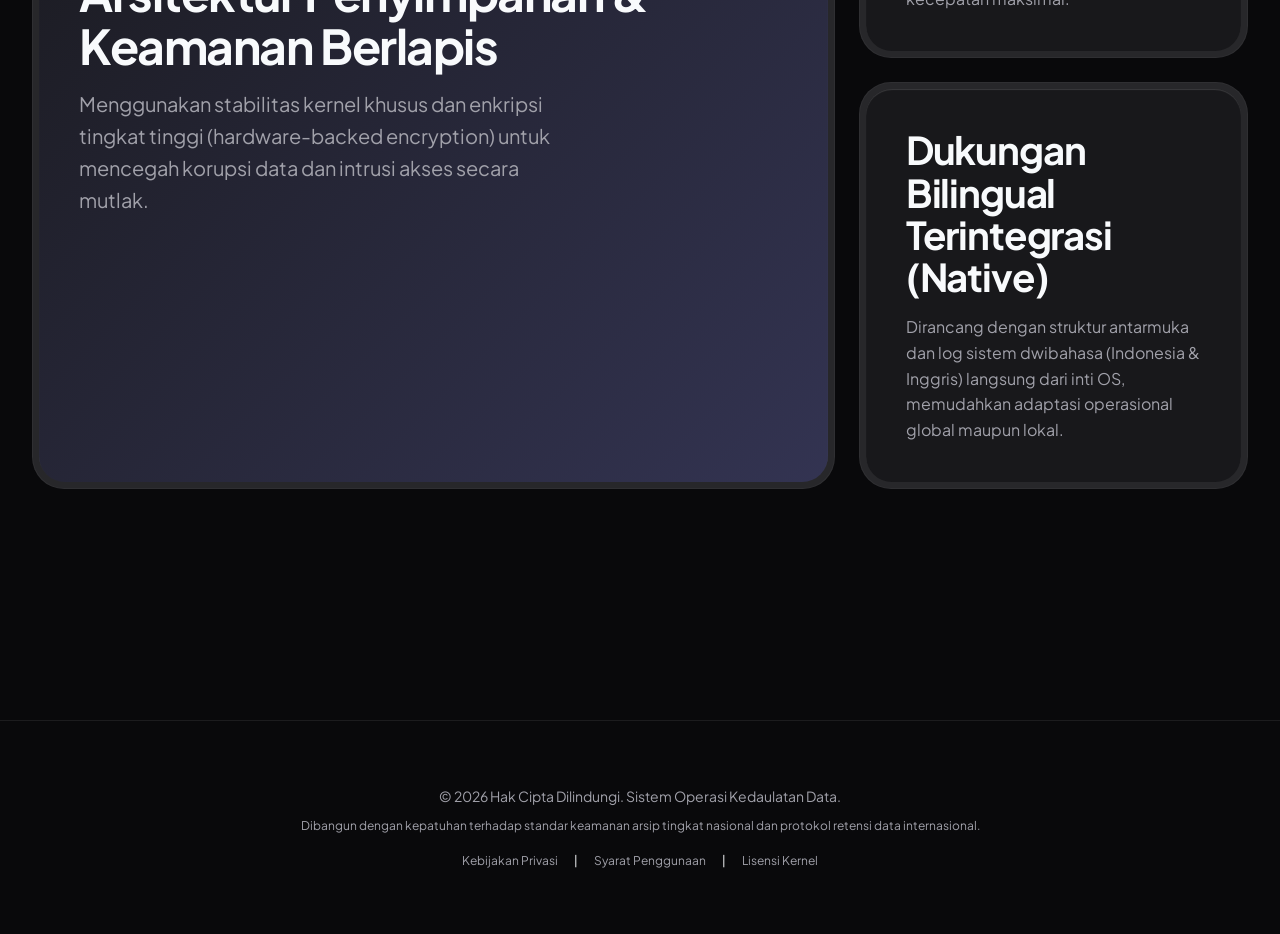
==== commit 5a80535b: "update" ====
--- a/index.html
+++ b/index.html
@@ -1,5 +1,5 @@
 <!DOCTYPE html>
-<html lang="en">
+<html lang="id">
 <head>
   <meta charset="UTF-8">
   <meta name="viewport" content="width=device-width, initial-scale=1.0">
@@ -20,9 +20,14 @@
       <li><a href="specs.html">Spesifikasi</a></li>
       <li><a href="docs.html">Wiki</a></li>
       <li><a href="support.html">Bantuan</a></li>
+      <li class="lang-switcher">
+        <button class="lang-btn active" data-set-lang="id">ID</button>
+        <span style="color: var(--text-muted);">|</span>
+        <button class="lang-btn" data-set-lang="en">EN</button>
+      </li>
     </ul>
     <a href="download.html" class="btn-nested">
-      <span class="btn-text">Download ISO</span>
+      <span class="btn-text" data-i18n="nav-download">Unduh OS (ISO)</span>
       <div class="btn-icon-wrapper">
         <svg width="14" height="14" viewBox="0 0 24 24" fill="none" stroke="currentColor" stroke-width="2" stroke-linecap="round" stroke-linejoin="round">
           <path d="M21 15v4a2 2 0 0 1-2 2H5a2 2 0 0 1-2-2v-4"></path>
@@ -41,64 +46,68 @@
       <li><a href="specs.html">Spesifikasi Teknis</a></li>
       <li><a href="docs.html">Dokumentasi</a></li>
       <li><a href="support.html">Komunitas & Bantuan</a></li>
+      <li class="lang-switcher-mobile mt-4" style="display:flex; gap: 1rem; align-items:center;">
+        <button class="lang-btn active" data-set-lang="id">ID (Bahasa Indonesia)</button>
+        <button class="lang-btn" data-set-lang="en">EN (English)</button>
+      </li>
     </ul>
   </div>
 
   <!-- Hero Section -->
   <header class="hero section-spacing container">
     <div class="hero-content fade-up">
-      <span class="eyebrow">Library & Archive Edition</span>
-      <h1 class="text-massive">Digital Preservation.<br>Engineered for Academia.</h1>
-      <p class="hero-tagline">
-        Yuros Blackbird Project is a custom Linux environment built for the Department of Library and Information Science at UIN Syarif Hidayatullah Jakarta. Featuring automated terminal recording and lightweight metadata processing workflows.
+      <span class="eyebrow" data-i18n="hero-eyebrow">Library & Archive Edition</span>
+      <h1 class="text-massive" data-i18n="hero-title">Kedaulatan Arsip Dimulai dari Level Sistem Operasi.</h1>
+      <p class="hero-tagline" data-i18n="hero-subtitle">
+        Bukan sekadar aplikasi perangkat lunak. Ini adalah infrastruktur OS mandiri dengan arsitektur file system tahan banting, dirancang khusus untuk integritas data jangka panjang dan keamanan tingkat enterprise.
       </p>
       
       <!-- Notification Bar -->
       <div class="notification-bar doppel-shell fade-up delay-100">
         <div class="doppel-core notification-core">
           <span class="pulse-dot"></span>
-          <p><strong>v2.4.0 Released:</strong> Advanced CLI logging enabled by default for Academic Evaluation.</p>
+          <p><strong data-i18n="hero-alert-bold">v2.4.0 Released:</strong> <span data-i18n="hero-alert-text">Advanced CLI logging enabled by default for Academic Evaluation.</span></p>
         </div>
       </div>
 
       <div class="hero-actions fade-up delay-200">
         <a href="download.html" class="btn-nested">
-          <span class="btn-text">Download Now</span>
+          <span class="btn-text" data-i18n="hero-btn-primary">Unduh OS (ISO)</span>
           <div class="btn-icon-wrapper">
             <svg width="14" height="14" viewBox="0 0 24 24" fill="none" stroke="currentColor" stroke-width="2"><path d="M5 12h14M12 5l7 7-7 7"/></svg>
           </div>
         </a>
-        <a href="features.html" class="btn-secondary">Explore Features</a>
+        <a href="docs.html" class="btn-secondary" data-i18n="hero-btn-secondary">Baca Dokumentasi Teknis</a>
       </div>
     </div>
   </header>
 
   <!-- Core Features Bento Grid -->
   <section class="container section-spacing">
-    <h2 class="text-h2 fade-up">Core System Identity</h2>
+    <h2 class="text-h2 fade-up" data-i18n="features-heading">Core System Identity</h2>
     <div class="bento-grid fade-up delay-100">
       
-      <!-- Card 1: Automatic Lab Recording -->
+      <!-- Card 1 -->
       <div class="doppel-shell bento-large">
         <div class="doppel-core">
-          <h3 class="text-h3">Automatic Terminal Recording</h3>
-          <p>The killer feature. Automatically logs all CLI activities and commands during installation and operation. Export raw transcripts instantly for learning, troubleshooting, and lecturer evaluations.</p>
+          <h3 class="text-h3" data-i18n="pilar-1-title">Arsitektur Penyimpanan & Keamanan Berlapis</h3>
+          <p data-i18n="pilar-1-desc">Menggunakan stabilitas kernel khusus dan enkripsi tingkat tinggi (hardware-backed encryption) untuk mencegah korupsi data dan intrusi akses secara mutlak.</p>
         </div>
       </div>
 
-      <!-- Card 2: Performance -->
+      <!-- Card 2 -->
       <div class="doppel-shell bento-small">
         <div class="doppel-core">
-          <h3 class="text-h3">Lightweight Environment</h3>
-          <p>Optimized for legacy university lab computers. Runs efficiently without compromising on modern archiving capabilities.</p>
+          <h3 class="text-h3" data-i18n="pilar-2-title">Performa Indexing Bawaan Sistem</h3>
+          <p data-i18n="pilar-2-desc">Pemrosesan metadata dan pencarian arsip dieksekusi secara langsung (bare-metal) di level sistem operasi untuk menghasilkan throughput kecepatan maksimal.</p>
         </div>
       </div>
 
-      <!-- Card 3: Preservation -->
+      <!-- Card 3 -->
       <div class="doppel-shell bento-wide">
         <div class="doppel-core">
-          <h3 class="text-h3">Preservation-Ready Ecosystem</h3>
-          <p>Pre-configured with industry-standard digital library models and metadata processing utilities out of the box.</p>
+          <h3 class="text-h3" data-i18n="pilar-3-title">Dukungan Bilingual Terintegrasi (Native)</h3>
+          <p data-i18n="pilar-3-desc">Dirancang dengan struktur antarmuka dan log sistem dwibahasa (Indonesia & Inggris) langsung dari inti OS, memudahkan adaptasi operasional global maupun lokal.</p>
         </div>
       </div>
 
@@ -108,7 +117,13 @@
   <!-- Global Footer -->
   <footer class="global-footer">
     <div class="footer-content">
-      <p>&copy; 2026 Yuros Chapter UIN Syarif Hidayatullah Jakarta. All rights reserved.</p>
+      <p data-i18n="footer-copyright">&copy; 2026 Hak Cipta Dilindungi. Sistem Operasi Kedaulatan Data.</p>
+      <p data-i18n="footer-compliance" style="margin-top: 0.5rem; font-size: 0.75rem;">Dibangun dengan kepatuhan terhadap standar keamanan arsip tingkat nasional dan protokol retensi data internasional.</p>
+      <div style="margin-top: 1rem; display: flex; justify-content: center; gap: 1rem; font-size: 0.75rem;">
+        <a href="#" style="color: var(--text-muted); text-decoration: none;" data-i18n="footer-link-1">Kebijakan Privasi</a> |
+        <a href="#" style="color: var(--text-muted); text-decoration: none;" data-i18n="footer-link-2">Syarat Penggunaan</a> |
+        <a href="#" style="color: var(--text-muted); text-decoration: none;" data-i18n="footer-link-3">Lisensi Kernel</a>
+      </div>
     </div>
   </footer>
 
--- a/assets/css/style.css
+++ b/assets/css/style.css
@@ -6,18 +6,18 @@
 
 :root {
   /* Colors */
-  --bg-oled: #050505;
-  --bg-card-outer: rgba(255, 255, 255, 0.03);
-  --bg-card-inner: #0a0a0c;
-  --accent-slate: #2B3A55; /* Deep Slate Blue */
-  --accent-charcoal: #1E2022;
-  --accent-glow: rgba(43, 58, 85, 0.4);
+  --bg-oled: #09090b;
+  --bg-card-outer: #27272a;
+  --bg-card-inner: #18181b;
+  --accent-slate: #6366f1;
+  --accent-charcoal: #4f46e5;
+  --accent-glow: rgba(99, 102, 241, 0.15);
   
-  --text-main: #FDFBF7;
-  --text-muted: rgba(253, 251, 247, 0.6);
+  --text-main: #f8fafc;
+  --text-muted: #a1a1aa;
   
-  --hairline: rgba(255, 255, 255, 0.1);
-  --hairline-subtle: rgba(255, 255, 255, 0.05);
+  --hairline: rgba(255, 255, 255, 0.08);
+  --hairline-subtle: rgba(255, 255, 255, 0.04);
 
   /* Typography */
   --font-sans: 'Plus Jakarta Sans', system-ui, -apple-system, sans-serif;
@@ -229,6 +229,31 @@
   color: var(--text-main);
 }
 
+.lang-switcher {
+  display: flex;
+  align-items: center;
+  gap: 0.5rem;
+  margin-left: 1rem;
+  padding-left: 1rem;
+  border-left: 1px solid var(--hairline);
+}
+
+.lang-btn {
+  background: transparent;
+  border: none;
+  color: var(--text-muted);
+  font-family: inherit;
+  font-size: 0.8rem;
+  font-weight: 600;
+  cursor: pointer;
+  transition: color 0.3s ease;
+}
+
+.lang-btn:hover,
+.lang-btn.active {
+  color: var(--text-main);
+}
+
 /* Mobile Nav Overlay */
 .mobile-nav-overlay {
   position: fixed;
--- a/assets/css/home.css
+++ b/assets/css/home.css
@@ -90,7 +90,7 @@
   grid-row: span 2;
 }
 .bento-large .doppel-core {
-  background: linear-gradient(135deg, var(--bg-card-inner) 0%, rgba(43, 58, 85, 0.2) 100%);
+  background: linear-gradient(135deg, var(--bg-card-inner) 0%, rgba(99, 102, 241, 0.2) 100%);
   justify-content: center;
 }
 .bento-large h3 {
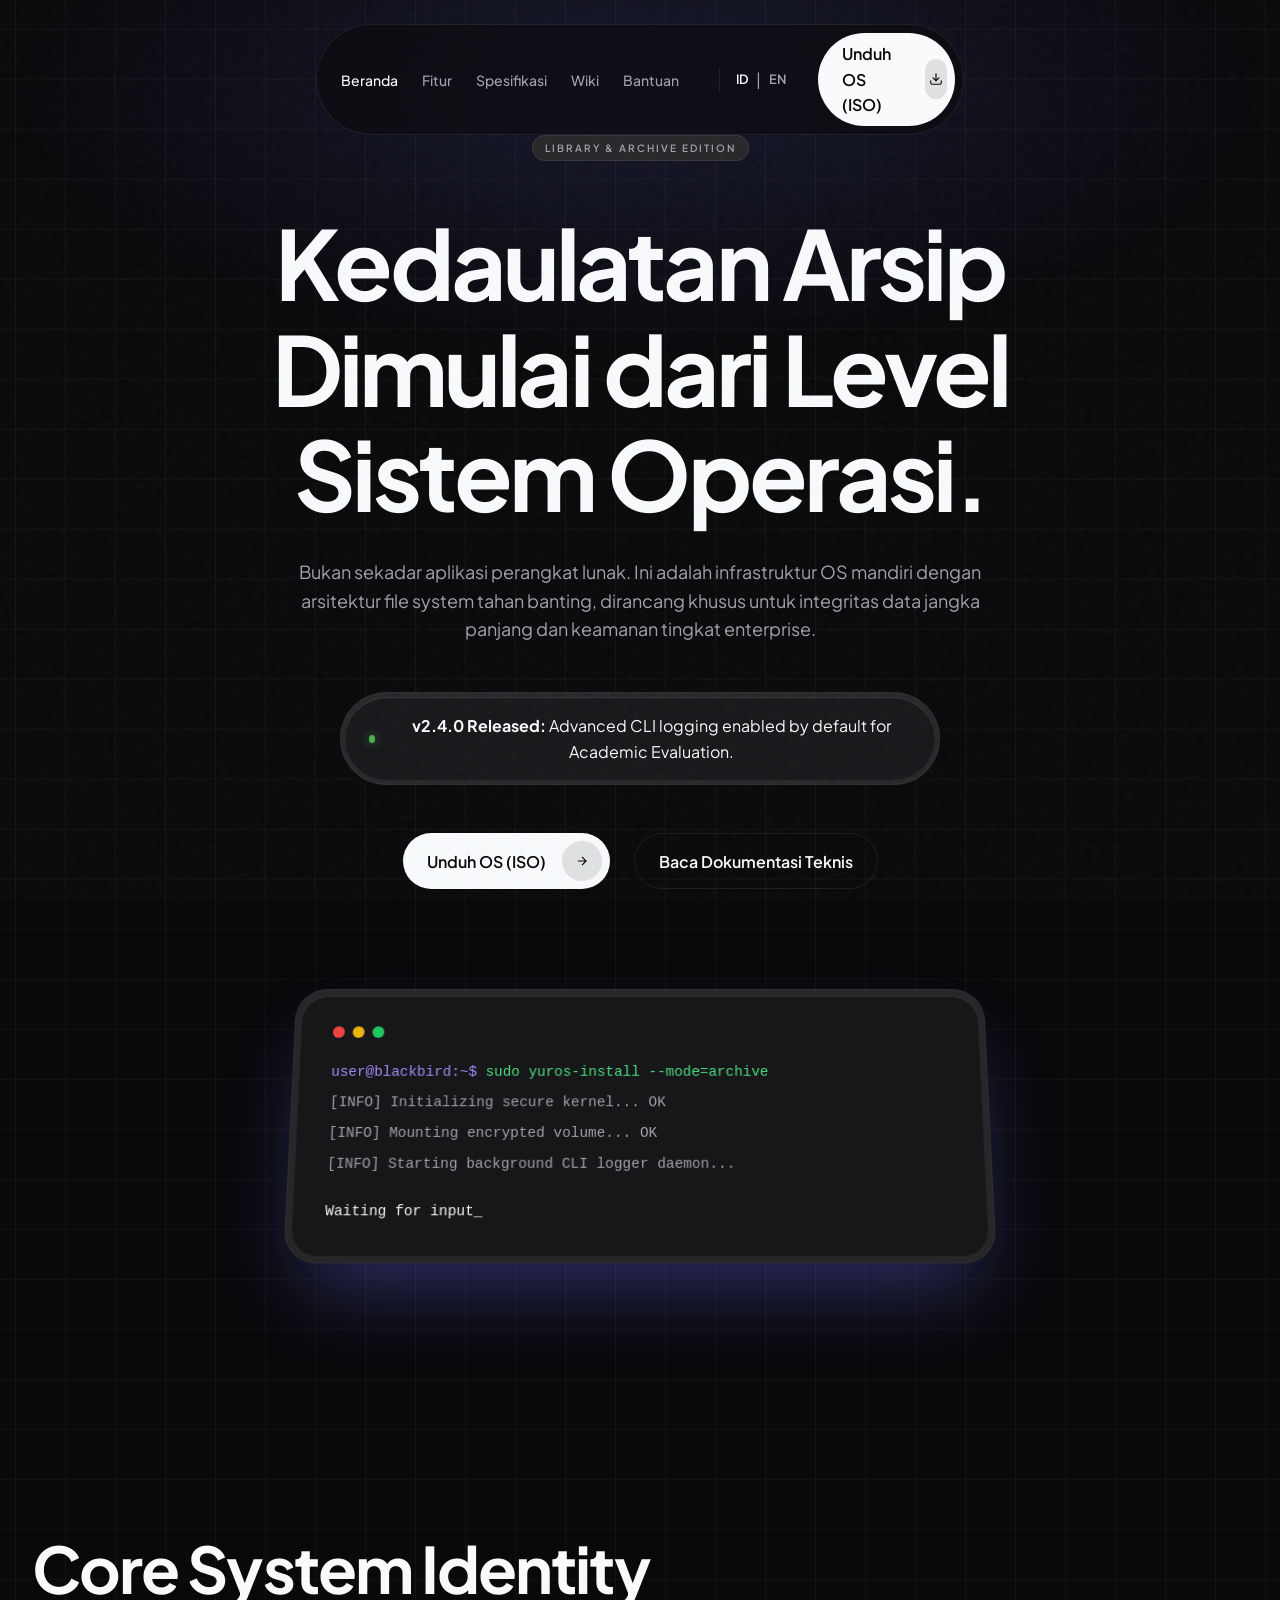
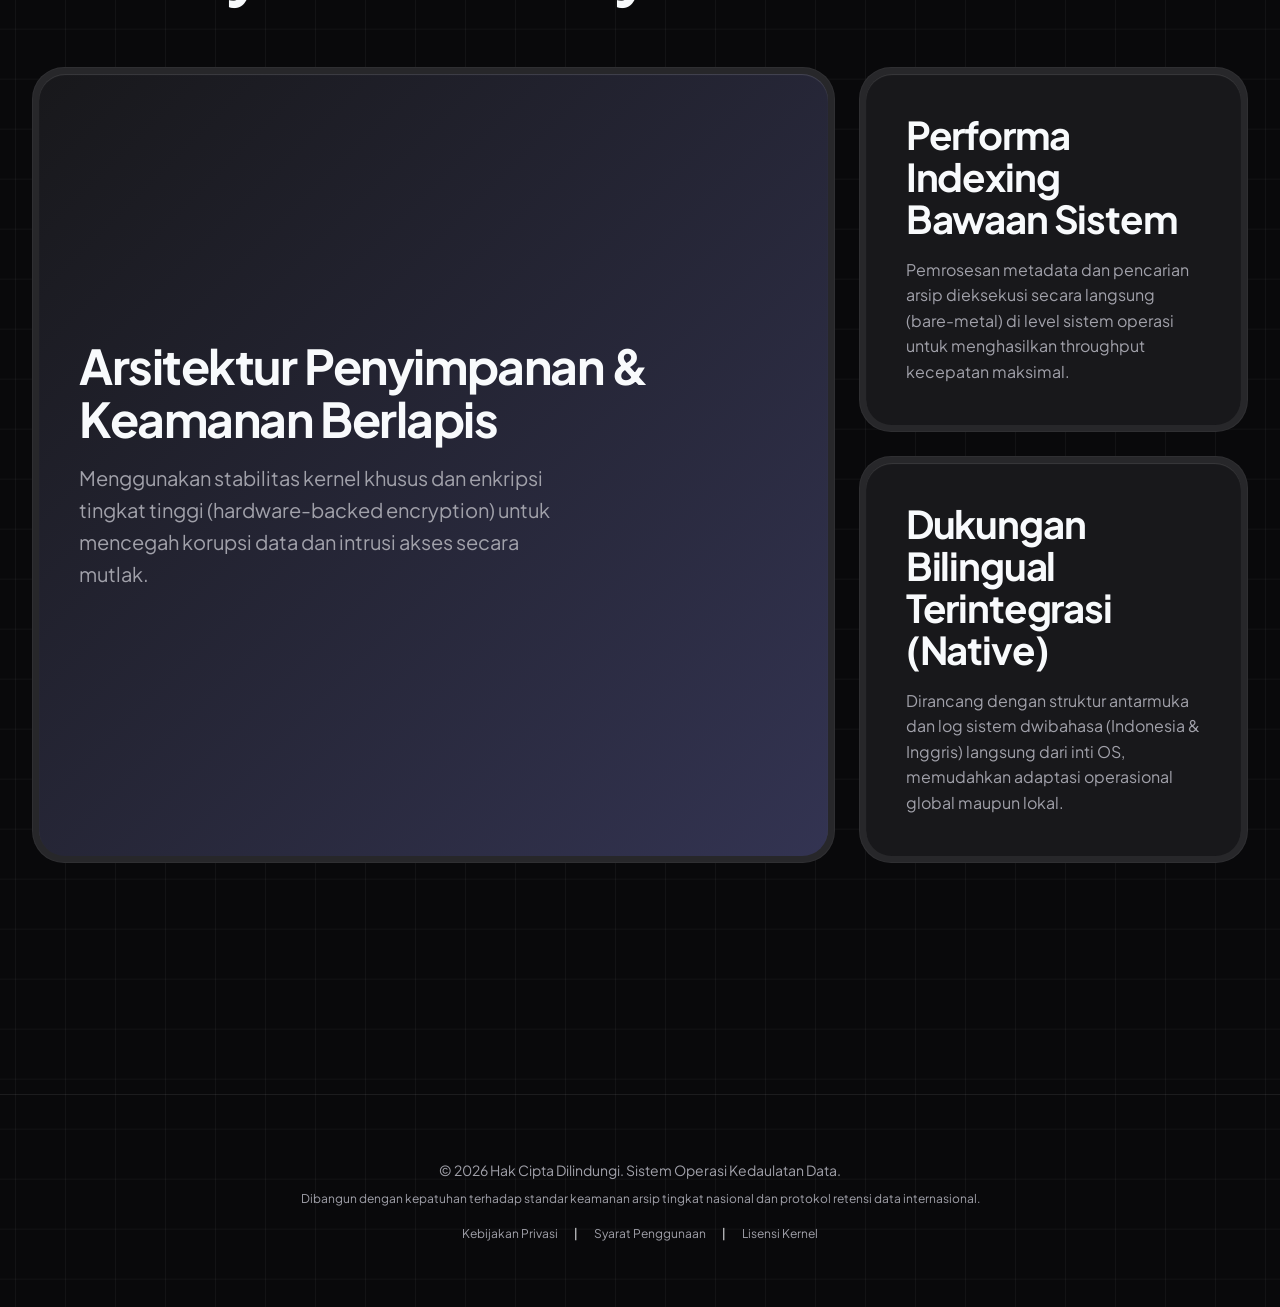
==== commit d51057eb: "update" ====
--- a/index.html
+++ b/index.html
@@ -79,6 +79,24 @@
         </a>
         <a href="docs.html" class="btn-secondary" data-i18n="hero-btn-secondary">Baca Dokumentasi Teknis</a>
       </div>
+
+      <!-- Abstract Visual Element -->
+      <div class="hero-visual fade-up delay-300">
+        <div class="terminal-mockup doppel-shell">
+          <div class="doppel-core terminal-core">
+            <div class="terminal-dots">
+              <div class="dot red"></div>
+              <div class="dot yellow"></div>
+              <div class="dot green"></div>
+            </div>
+            <p><span class="prompt">user@blackbird:~$</span> sudo yuros-install --mode=archive</p>
+            <p class="muted-log">[INFO] Initializing secure kernel... OK</p>
+            <p class="muted-log">[INFO] Mounting encrypted volume... OK</p>
+            <p class="muted-log">[INFO] Starting background CLI logger daemon...</p>
+            <p class="typing-animation">Waiting for input<span class="cursor">_</span></p>
+          </div>
+        </div>
+      </div>
     </div>
   </header>
 
--- a/assets/css/style.css
+++ b/assets/css/style.css
@@ -35,6 +35,11 @@
 
 body {
   background-color: var(--bg-oled);
+  background-image: 
+    linear-gradient(var(--hairline-subtle) 1px, transparent 1px),
+    linear-gradient(90deg, var(--hairline-subtle) 1px, transparent 1px);
+  background-size: 50px 50px;
+  background-position: center center;
   color: var(--text-main);
   font-family: var(--font-sans);
   -webkit-font-smoothing: antialiased;
@@ -42,6 +47,14 @@
   line-height: 1.6;
   overflow-x: hidden;
   position: relative;
+}
+
+.noise-overlay {
+  position: fixed;
+  inset: 0;
+  z-index: 50;
+  pointer-events: none;
+  background-image: url('data:image/svg+xml;utf8,%3Csvg viewBox=%220 0 200 200%22 xmlns=%22http://www.w3.org/2000/svg%22%3E%3Cfilter id=%22noiseFilter%22%3E%3CfeTurbulence type=%22fractalNoise%22 baseFrequency=%220.65%22 numOctaves=%223%22 stitchTiles=%22stitch%22/%3E%3C/filter%3E%3Crect width=%22100%25%22 height=%22100%25%22 filter=%22url(%23noiseFilter)%22 opacity=%220.03%22/%3E%3C/svg%3E');
 }
 
 /* Background Mesh Glow */
--- a/assets/css/home.css
+++ b/assets/css/home.css
@@ -63,6 +63,56 @@
   gap: 1.5rem;
   margin-top: 1rem;
 }
+
+/* Terminal Mockup Visual */
+.hero-visual {
+  margin-top: 4rem;
+  width: 100%;
+  max-width: 700px;
+  perspective: 1000px;
+}
+
+.terminal-mockup {
+  transform: rotateX(8deg) translateY(0);
+  transition: transform 0.6s var(--ease-fluid), box-shadow 0.6s var(--ease-fluid);
+  box-shadow: 0 40px 80px -20px rgba(99, 102, 241, 0.4);
+}
+
+.terminal-mockup:hover {
+  transform: rotateX(0deg) translateY(-10px);
+  box-shadow: 0 50px 100px -20px rgba(99, 102, 241, 0.6);
+}
+
+.terminal-core {
+  padding: 2rem;
+  text-align: left;
+  font-family: 'JetBrains Mono', monospace, sans-serif;
+  font-size: 0.9rem;
+  color: #4ade80;
+  background: rgba(0,0,0,0.4);
+}
+
+.terminal-dots {
+  display: flex;
+  gap: 0.5rem;
+  margin-bottom: 1.5rem;
+}
+
+.terminal-dots .dot {
+  width: 12px;
+  height: 12px;
+  border-radius: 50%;
+}
+
+.dot.red { background: #ef4444; }
+.dot.yellow { background: #eab308; }
+.dot.green { background: #22c55e; }
+
+.prompt { color: #a78bfa; }
+.muted-log { color: var(--text-muted); margin-top: 0.5rem; }
+.typing-animation { margin-top: 1.5rem; color: #f8fafc; }
+.cursor { animation: blink 1s step-end infinite; }
+@keyframes blink { 50% { opacity: 0; } }
 
 /* Bento Grid */
 .bento-grid {
